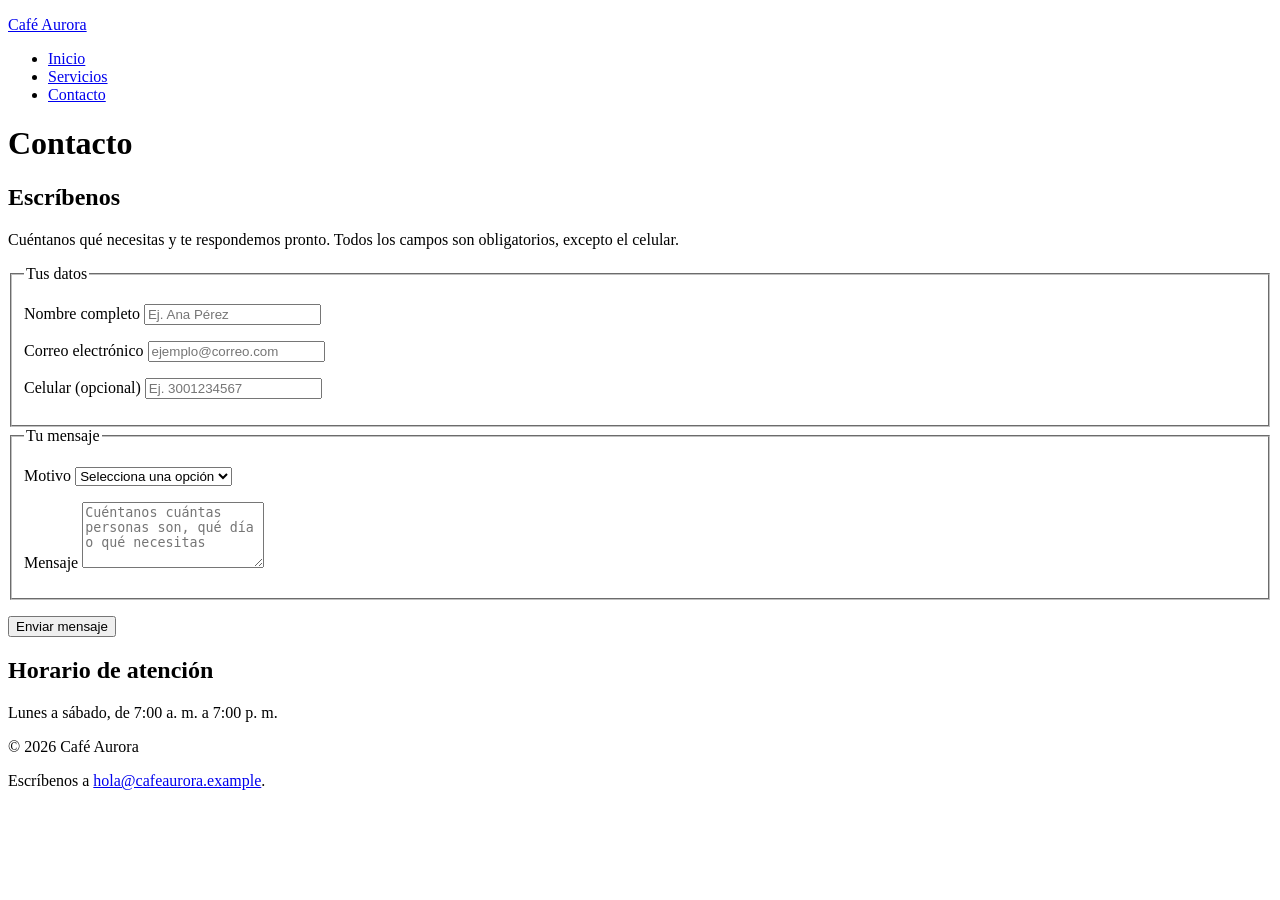
==== contacto.html @ 5e1e69e2 "feat: implementa el formulario de contacto con validacion nativa html5" ====
<!DOCTYPE html>
<html lang="es">

<head>
    <meta charset="UTF-8">
    <meta name="viewport" content="width=device-width, initial-scale=1.0">
    <meta name="description"
        content="Escríbenos para hacer una reserva o un pedido para tu empresa en Café Aurora, Medellín. Completa el formulario de contacto y te respondemos.">
    <title>Café Aurora | Contacto y reservas</title>
    <link rel="stylesheet" href="css/styles.css">
</head>

<body>

    <header>
        <p><a href="index.html">Café Aurora</a></p>
        <nav aria-label="Principal">
            <ul>
                <li><a href="index.html">Inicio</a></li>
                <li><a href="servicios.html">Servicios</a></li>
                <li><a href="contacto.html" aria-current="page">Contacto</a></li>
            </ul>
        </nav>
    </header>

    <main>
        <h1>Contacto</h1>

        <section>
            <h2>Escríbenos</h2>
            <p>Cuéntanos qué necesitas y te respondemos pronto. Todos los campos son obligatorios, excepto el celular.
            </p>

            <form action="#" method="post">

                <fieldset>
                    <legend>Tus datos</legend>

                    <p>
                        <label for="nombre">Nombre completo</label>
                        <input type="text" id="nombre" name="nombre" autocomplete="name" minlength="3" maxlength="60"
                            placeholder="Ej. Ana Pérez" required>
                    </p>

                    <p>
                        <label for="correo">Correo electrónico</label>
                        <input type="email" id="correo" name="correo" autocomplete="email"
                            placeholder="ejemplo@correo.com" required>
                    </p>

                    <p>
                        <label for="telefono">Celular (opcional)</label>
                        <input type="tel" id="telefono" name="telefono" autocomplete="tel" pattern="3[0-9]{9}"
                            title="10 dígitos, sin espacios, que empiecen por 3" placeholder="Ej. 3001234567">
                    </p>
                </fieldset>

                <fieldset>
                    <legend>Tu mensaje</legend>

                    <p>
                        <label for="motivo">Motivo</label>
                        <select id="motivo" name="motivo" required>
                            <option value="" disabled selected>Selecciona una opción</option>
                            <option value="reserva">Reservar</option>
                            <option value="pedido">Pedido para empresa</option>
                            <option value="consulta">Consulta general</option>
                        </select>
                    </p>

                    <p>
                        <label for="mensaje">Mensaje</label>
                        <textarea id="mensaje" name="mensaje" rows="4" minlength="10" maxlength="500"
                            placeholder="Cuéntanos cuántas personas son, qué día o qué necesitas" required></textarea>
                    </p>
                </fieldset>

                <p><button type="submit">Enviar mensaje</button></p>

            </form>
        </section>

        <aside>
            <h2>Horario de atención</h2>
            <p>Lunes a sábado, de 7:00 a. m. a 7:00 p. m.</p>
        </aside>
    </main>

    <footer>
        <p>&copy; 2026 Café Aurora</p>
        <p>Escríbenos a <a href="mailto:hola@cafeaurora.example">hola@cafeaurora.example</a>.</p>
    </footer>

</body>

</html>
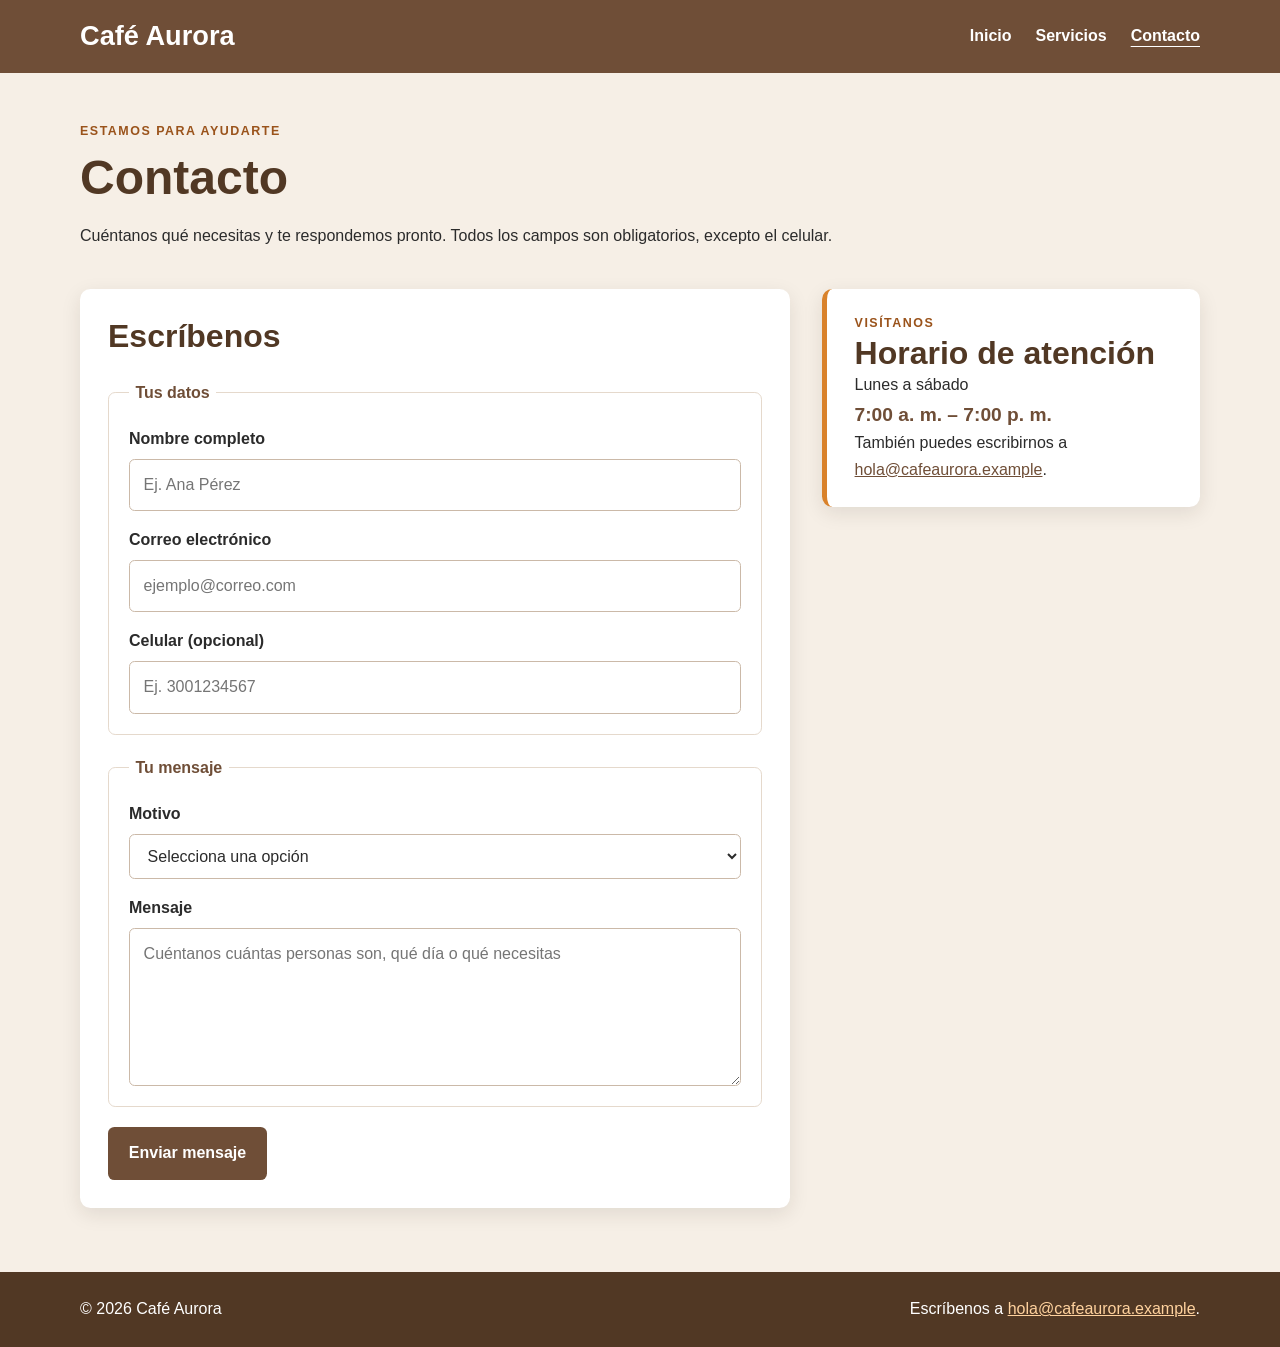
==== commit ce587d23: "fix: css y html, docs: finalizo la documentación del proyecto" ====
--- a/contacto.html
+++ b/contacto.html
@@ -1,96 +1,88 @@
 <!DOCTYPE html>
 <html lang="es">
-
 <head>
     <meta charset="UTF-8">
     <meta name="viewport" content="width=device-width, initial-scale=1.0">
-    <meta name="description"
-        content="Escríbenos para hacer una reserva o un pedido para tu empresa en Café Aurora, Medellín. Completa el formulario de contacto y te respondemos.">
+    <meta name="description" content="Escríbenos para hacer una reserva o un pedido para tu empresa en Café Aurora, Medellín. Completa el formulario de contacto y te respondemos.">
     <title>Café Aurora | Contacto y reservas</title>
     <link rel="stylesheet" href="css/styles.css">
 </head>
-
 <body>
-
-    <header>
-        <p><a href="index.html">Café Aurora</a></p>
-        <nav aria-label="Principal">
-            <ul>
-                <li><a href="index.html">Inicio</a></li>
-                <li><a href="servicios.html">Servicios</a></li>
-                <li><a href="contacto.html" aria-current="page">Contacto</a></li>
-            </ul>
-        </nav>
+    <header class="site-header">
+        <div class="header-inner">
+            <p class="logo"><a href="index.html">Café Aurora</a></p>
+            <nav aria-label="Navegación principal">
+                <ul>
+                    <li><a href="index.html">Inicio</a></li>
+                    <li><a href="servicios.html">Servicios</a></li>
+                    <li><a href="contacto.html" aria-current="page">Contacto</a></li>
+                </ul>
+            </nav>
+        </div>
     </header>
 
     <main>
-        <h1>Contacto</h1>
-
-        <section>
-            <h2>Escríbenos</h2>
-            <p>Cuéntanos qué necesitas y te respondemos pronto. Todos los campos son obligatorios, excepto el celular.
-            </p>
-
-            <form action="#" method="post">
-
-                <fieldset>
-                    <legend>Tus datos</legend>
-
-                    <p>
-                        <label for="nombre">Nombre completo</label>
-                        <input type="text" id="nombre" name="nombre" autocomplete="name" minlength="3" maxlength="60"
-                            placeholder="Ej. Ana Pérez" required>
-                    </p>
-
-                    <p>
-                        <label for="correo">Correo electrónico</label>
-                        <input type="email" id="correo" name="correo" autocomplete="email"
-                            placeholder="ejemplo@correo.com" required>
-                    </p>
-
-                    <p>
-                        <label for="telefono">Celular (opcional)</label>
-                        <input type="tel" id="telefono" name="telefono" autocomplete="tel" pattern="3[0-9]{9}"
-                            title="10 dígitos, sin espacios, que empiecen por 3" placeholder="Ej. 3001234567">
-                    </p>
-                </fieldset>
-
-                <fieldset>
-                    <legend>Tu mensaje</legend>
-
-                    <p>
-                        <label for="motivo">Motivo</label>
-                        <select id="motivo" name="motivo" required>
-                            <option value="" disabled selected>Selecciona una opción</option>
-                            <option value="reserva">Reservar</option>
-                            <option value="pedido">Pedido para empresa</option>
-                            <option value="consulta">Consulta general</option>
-                        </select>
-                    </p>
-
-                    <p>
-                        <label for="mensaje">Mensaje</label>
-                        <textarea id="mensaje" name="mensaje" rows="4" minlength="10" maxlength="500"
-                            placeholder="Cuéntanos cuántas personas son, qué día o qué necesitas" required></textarea>
-                    </p>
-                </fieldset>
-
-                <p><button type="submit">Enviar mensaje</button></p>
-
-            </form>
+        <section class="page-intro">
+            <p class="eyebrow">Estamos para ayudarte</p>
+            <h1>Contacto</h1>
+            <p>Cuéntanos qué necesitas y te respondemos pronto. Todos los campos son obligatorios, excepto el celular.</p>
         </section>
 
-        <aside>
-            <h2>Horario de atención</h2>
-            <p>Lunes a sábado, de 7:00 a. m. a 7:00 p. m.</p>
-        </aside>
+        <section class="contact-layout">
+            <div class="contact-card">
+                <h2>Escríbenos</h2>
+                <form action="#" method="post">
+                    <fieldset>
+                        <legend>Tus datos</legend>
+                        <div class="form-field">
+                            <label for="nombre">Nombre completo</label>
+                            <input type="text" id="nombre" name="nombre" autocomplete="name" minlength="3" maxlength="60" placeholder="Ej. Ana Pérez" required>
+                        </div>
+                        <div class="form-field">
+                            <label for="correo">Correo electrónico</label>
+                            <input type="email" id="correo" name="correo" autocomplete="email" placeholder="ejemplo@correo.com" required>
+                        </div>
+                        <div class="form-field">
+                            <label for="telefono">Celular (opcional)</label>
+                            <input type="tel" id="telefono" name="telefono" autocomplete="tel" pattern="3[0-9]{9}" title="10 dígitos, sin espacios, que empiecen por 3" placeholder="Ej. 3001234567">
+                        </div>
+                    </fieldset>
+
+                    <fieldset>
+                        <legend>Tu mensaje</legend>
+                        <div class="form-field">
+                            <label for="motivo">Motivo</label>
+                            <select id="motivo" name="motivo" required>
+                                <option value="" disabled selected>Selecciona una opción</option>
+                                <option value="reserva">Reservar</option>
+                                <option value="pedido">Pedido para empresa</option>
+                                <option value="consulta">Consulta general</option>
+                            </select>
+                        </div>
+                        <div class="form-field">
+                            <label for="mensaje">Mensaje</label>
+                            <textarea id="mensaje" name="mensaje" rows="5" minlength="10" maxlength="500" placeholder="Cuéntanos cuántas personas son, qué día o qué necesitas" required></textarea>
+                        </div>
+                    </fieldset>
+                    <button type="submit">Enviar mensaje</button>
+                </form>
+            </div>
+
+            <aside class="hours contact-hours">
+                <p class="eyebrow">Visítanos</p>
+                <h2>Horario de atención</h2>
+                <p>Lunes a sábado</p>
+                <p class="hours-time">7:00 a. m. – 7:00 p. m.</p>
+                <p>También puedes escribirnos a <a href="mailto:hola@cafeaurora.example">hola@cafeaurora.example</a>.</p>
+            </aside>
+        </section>
     </main>
 
-    <footer>
-        <p>&copy; 2026 Café Aurora</p>
-        <p>Escríbenos a <a href="mailto:hola@cafeaurora.example">hola@cafeaurora.example</a>.</p>
+    <footer class="site-footer">
+        <div class="footer-inner">
+            <p>&copy; 2026 Café Aurora</p>
+            <p>Escríbenos a <a href="mailto:hola@cafeaurora.example">hola@cafeaurora.example</a>.</p>
+        </div>
     </footer>
-
 </body>
-
-</html>+</html>
--- a/css/styles.css
+++ b/css/styles.css
@@ -0,0 +1,537 @@
+/* ========================================
+   1. VARIABLES
+======================================== */
+:root {
+    --color-primario: #6f4e37;
+    --color-primario-oscuro: #513824;
+    --color-acento: #d9822b;
+    --color-texto: #2b2b2b;
+    --color-fondo: #f6efe6;
+    --color-blanco: #ffffff;
+    --color-borde: #e5d9cc;
+    --fuente-base: Arial, Helvetica, sans-serif;
+    --radio: 0.65rem;
+    --sombra: 0 6px 20px rgb(43 31 20 / 10%);
+}
+
+/* ========================================
+   2. BASE
+======================================== */
+*,
+*::before,
+*::after {
+    box-sizing: border-box;
+}
+
+html {
+    scroll-behavior: smooth;
+}
+
+body {
+    margin: 0;
+    background: var(--color-fondo);
+    color: var(--color-texto);
+    font-family: var(--fuente-base);
+    font-size: 16px;
+    line-height: 1.65;
+}
+
+img {
+    display: block;
+    max-width: 100%;
+    height: auto;
+}
+
+h1,
+h2,
+h3 {
+    line-height: 1.2;
+    color: var(--color-primario-oscuro);
+}
+
+h1 {
+    margin: 0 0 1rem;
+    font-size: clamp(2rem, 4vw, 3rem);
+}
+
+h2 {
+    margin: 0 0 1rem;
+    font-size: clamp(1.5rem, 3vw, 2rem);
+}
+
+h3 {
+    margin: 0 0 0.75rem;
+    font-size: 1.2rem;
+}
+
+p {
+    margin: 0 0 1rem;
+}
+
+a {
+    color: var(--color-primario);
+}
+
+a:hover {
+    color: #9a531b;
+}
+
+/* ========================================
+   3. CABECERA Y NAVEGACIÓN
+======================================== */
+.site-header {
+    background: var(--color-primario);
+    color: var(--color-blanco);
+    padding: 1rem 1.5rem;
+}
+
+.header-inner {
+    max-width: 70rem;
+    margin: 0 auto;
+    display: flex;
+    align-items: center;
+    justify-content: space-between;
+    gap: 1.5rem;
+}
+
+.logo {
+    margin: 0;
+    font-size: 1.7rem;
+    font-weight: 800;
+    line-height: 1.2;
+}
+
+.logo a {
+    color: var(--color-blanco);
+    text-decoration: none;
+}
+
+nav ul {
+    display: flex;
+    flex-wrap: wrap;
+    align-items: center;
+    gap: 1.5rem;
+    margin: 0;
+    padding: 0;
+    list-style: none;
+}
+
+nav a {
+    display: inline-block;
+    padding: 0.45rem 0;
+    color: var(--color-blanco);
+    text-decoration: none;
+    font-weight: 600;
+}
+
+nav a:hover,
+nav a:focus-visible {
+    color: #ffd29e;
+}
+
+nav a[aria-current="page"] {
+    text-decoration: underline;
+    text-underline-offset: 0.3rem;
+}
+
+/* ========================================
+   4. ESTRUCTURA GENERAL
+======================================== */
+main {
+    width: min(100% - 2rem, 70rem);
+    margin: 0 auto;
+    padding: 3rem 0;
+}
+
+.section-block {
+    margin-top: 3rem;
+}
+
+.section-heading {
+    margin-bottom: 1.25rem;
+}
+
+.eyebrow {
+    margin-bottom: 0.5rem;
+    color: #9a531b;
+    font-size: 0.78rem;
+    font-weight: 800;
+    letter-spacing: 0.12em;
+    text-transform: uppercase;
+}
+
+.page-intro {
+    max-width: 48rem;
+    margin-bottom: 2.5rem;
+}
+
+/* ========================================
+   5. PORTADA
+======================================== */
+.hero {
+    display: grid;
+    grid-template-columns: minmax(0, 1fr) minmax(0, 1fr);
+    align-items: center;
+    gap: 2.5rem;
+}
+
+.hero-copy > p:not(.eyebrow) {
+    max-width: 34rem;
+    margin-bottom: 1.5rem;
+    font-size: 1.1rem;
+}
+
+.hero-image {
+    width: 100%;
+    max-height: 26rem;
+    object-fit: cover;
+    border-radius: var(--radio);
+    box-shadow: var(--sombra);
+}
+
+.button-link {
+    display: inline-block;
+    padding: 0.8rem 1.2rem;
+    border-radius: 0.4rem;
+    background: var(--color-primario);
+    color: var(--color-blanco);
+    text-decoration: none;
+    font-weight: 700;
+}
+
+.button-link:hover,
+.button-link:focus-visible {
+    background: var(--color-acento);
+    color: #21170f;
+}
+
+/* ========================================
+   6. TARJETAS Y CUADRÍCULAS
+======================================== */
+.card-grid {
+    display: grid;
+    grid-template-columns: repeat(3, minmax(0, 1fr));
+    gap: 1.5rem;
+    align-items: stretch;
+}
+
+.card,
+.tarjeta {
+    min-width: 0;
+    overflow: hidden;
+    border: 1px solid rgb(111 78 55 / 8%);
+    border-radius: var(--radio);
+    background: var(--color-blanco);
+    box-shadow: var(--sombra);
+}
+
+.card > img {
+    width: 100%;
+    height: 13rem;
+    object-fit: cover;
+}
+
+.card-content {
+    padding: 1.25rem;
+}
+
+.card-content h3 {
+    color: var(--color-primario);
+}
+
+.card-content p:last-child {
+    margin-bottom: 0;
+}
+
+.card-content a {
+    font-weight: 700;
+}
+
+/* ========================================
+   7. HORARIO
+======================================== */
+.hours {
+    display: flex;
+    align-items: center;
+    justify-content: space-between;
+    gap: 1.5rem;
+    margin-top: 3rem;
+    padding: 1.5rem 1.75rem;
+    border-left: 5px solid var(--color-acento);
+    border-radius: var(--radio);
+    background: var(--color-blanco);
+    box-shadow: var(--sombra);
+}
+
+.hours h2 {
+    margin-bottom: 0;
+}
+
+.hours > p {
+    margin: 0;
+}
+
+/* ========================================
+   8. TABLA DE PRECIOS
+======================================== */
+.table-wrap {
+    width: 100%;
+    overflow-x: auto;
+    border-radius: var(--radio);
+    box-shadow: var(--sombra);
+}
+
+table {
+    width: 100%;
+    border-collapse: collapse;
+    background: var(--color-blanco);
+}
+
+caption {
+    padding: 1rem;
+    background: var(--color-blanco);
+    color: var(--color-primario);
+    font-weight: 700;
+    text-align: left;
+}
+
+thead {
+    background: var(--color-primario);
+    color: var(--color-blanco);
+}
+
+th,
+td {
+    padding: 0.9rem 1rem;
+    border-bottom: 1px solid var(--color-borde);
+    text-align: left;
+}
+
+tbody th {
+    color: var(--color-primario-oscuro);
+}
+
+tbody tr:nth-child(even) {
+    background: #fbf8f4;
+}
+
+tbody tr:last-child th,
+tbody tr:last-child td {
+    border-bottom: 0;
+}
+
+/* ========================================
+   9. FORMULARIO
+======================================== */
+.contact-layout {
+    display: grid;
+    grid-template-columns: minmax(0, 1.5fr) minmax(15rem, 0.8fr);
+    align-items: start;
+    gap: 2rem;
+}
+
+.contact-card {
+    padding: 1.75rem;
+    border-radius: var(--radio);
+    background: var(--color-blanco);
+    box-shadow: var(--sombra);
+}
+
+.contact-card h2 {
+    margin-bottom: 1.5rem;
+}
+
+fieldset {
+    min-width: 0;
+    margin: 0 0 1.25rem;
+    padding: 1.25rem;
+    border: 1px solid var(--color-borde);
+    border-radius: 0.45rem;
+}
+
+legend {
+    padding: 0 0.4rem;
+    color: var(--color-primario);
+    font-weight: 700;
+}
+
+.form-field {
+    margin-bottom: 1rem;
+}
+
+.form-field:last-child {
+    margin-bottom: 0;
+}
+
+label {
+    display: block;
+    margin-bottom: 0.4rem;
+    font-weight: 700;
+}
+
+input,
+select,
+textarea {
+    display: block;
+    width: 100%;
+    min-width: 0;
+    padding: 0.75rem 0.85rem;
+    border: 1px solid #cbb9a8;
+    border-radius: 0.35rem;
+    background: #fff;
+    color: var(--color-texto);
+    font: inherit;
+}
+
+textarea {
+    min-height: 8rem;
+    resize: vertical;
+}
+
+input:focus,
+select:focus,
+textarea:focus {
+    outline: 2px solid var(--color-acento);
+    outline-offset: 1px;
+}
+
+button {
+    padding: 0.85rem 1.3rem;
+    border: 0;
+    border-radius: 0.4rem;
+    background: var(--color-primario);
+    color: var(--color-blanco);
+    font: inherit;
+    font-weight: 700;
+    cursor: pointer;
+}
+
+button:hover {
+    background: var(--color-acento);
+    color: #21170f;
+}
+
+.contact-hours {
+    display: block;
+    margin-top: 0;
+}
+
+.contact-hours .hours-time {
+    color: var(--color-primario);
+    font-size: 1.2rem;
+    font-weight: 800;
+}
+
+/* ========================================
+   10. PIE DE PÁGINA
+======================================== */
+.site-footer {
+    margin-top: 1rem;
+    padding: 1.5rem;
+    background: var(--color-primario-oscuro);
+    color: var(--color-blanco);
+}
+
+.footer-inner {
+    width: min(100%, 70rem);
+    margin: 0 auto;
+    display: flex;
+    flex-wrap: wrap;
+    justify-content: space-between;
+    gap: 0.75rem 2rem;
+}
+
+.footer-inner p {
+    margin: 0;
+}
+
+.site-footer a {
+    color: #ffd29e;
+}
+
+/* ========================================
+   11. RESPONSIVE: TABLETAS Y CELULARES
+======================================== */
+@media (max-width: 800px) {
+    .header-inner {
+        align-items: flex-start;
+        flex-direction: column;
+        gap: 0.75rem;
+    }
+
+    .hero {
+        grid-template-columns: 1fr;
+        gap: 1.5rem;
+    }
+
+    .hero-image {
+        max-height: 22rem;
+    }
+
+    .card-grid {
+        grid-template-columns: repeat(2, minmax(0, 1fr));
+    }
+
+    .contact-layout {
+        grid-template-columns: 1fr;
+    }
+
+    .contact-hours {
+        margin-top: 0;
+    }
+}
+
+@media (max-width: 560px) {
+    main {
+        width: min(100% - 1.25rem, 70rem);
+        padding: 2rem 0;
+    }
+
+    .site-header {
+        padding: 1rem;
+    }
+
+    nav ul {
+        gap: 1rem;
+    }
+
+    .card-grid {
+        grid-template-columns: 1fr;
+    }
+
+    .card > img {
+        height: auto;
+        max-height: 18rem;
+    }
+
+    .hours {
+        align-items: flex-start;
+        flex-direction: column;
+        gap: 0.75rem;
+        padding: 1.25rem;
+    }
+
+    .contact-card {
+        padding: 1rem;
+    }
+
+    fieldset {
+        padding: 1rem;
+    }
+
+    th,
+    td {
+        padding: 0.7rem;
+        font-size: 0.9rem;
+    }
+
+    .footer-inner {
+        flex-direction: column;
+    }
+}
+
+@media (prefers-reduced-motion: reduce) {
+    html {
+        scroll-behavior: auto;
+    }
+}
